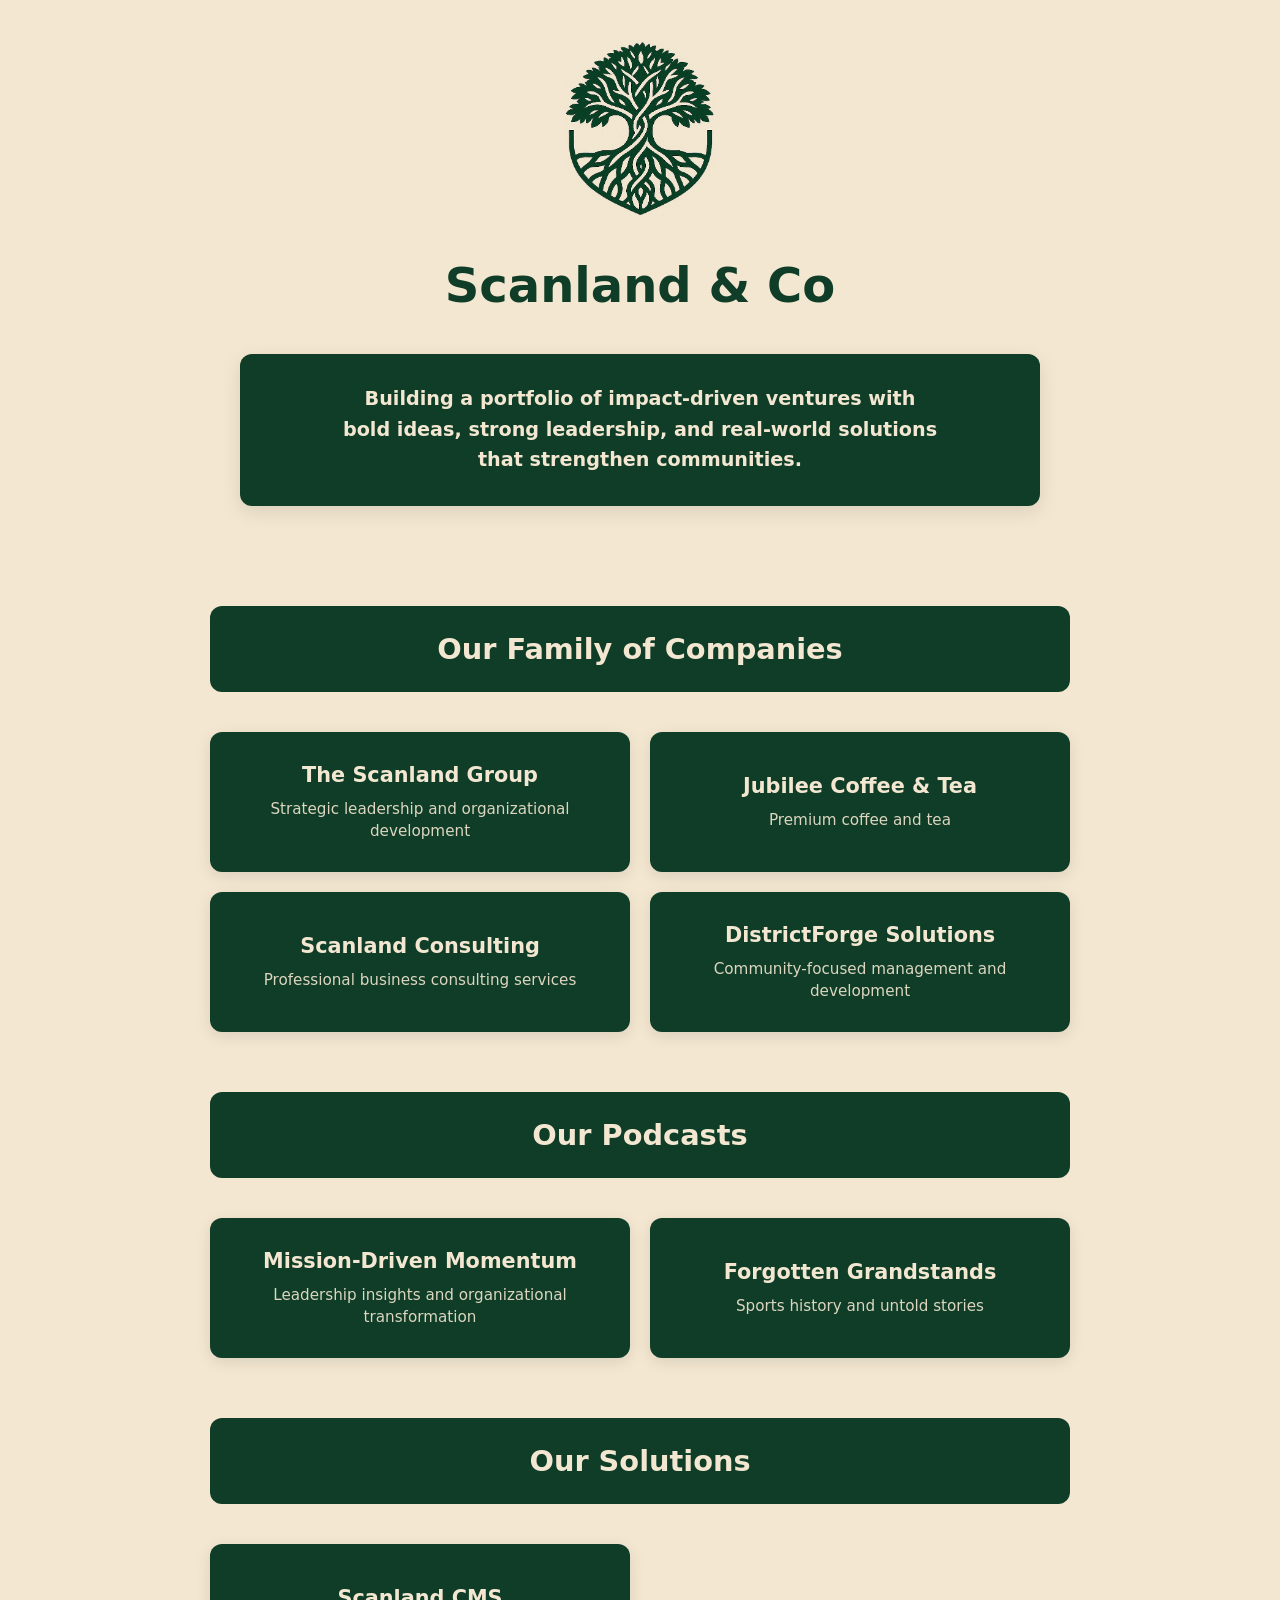
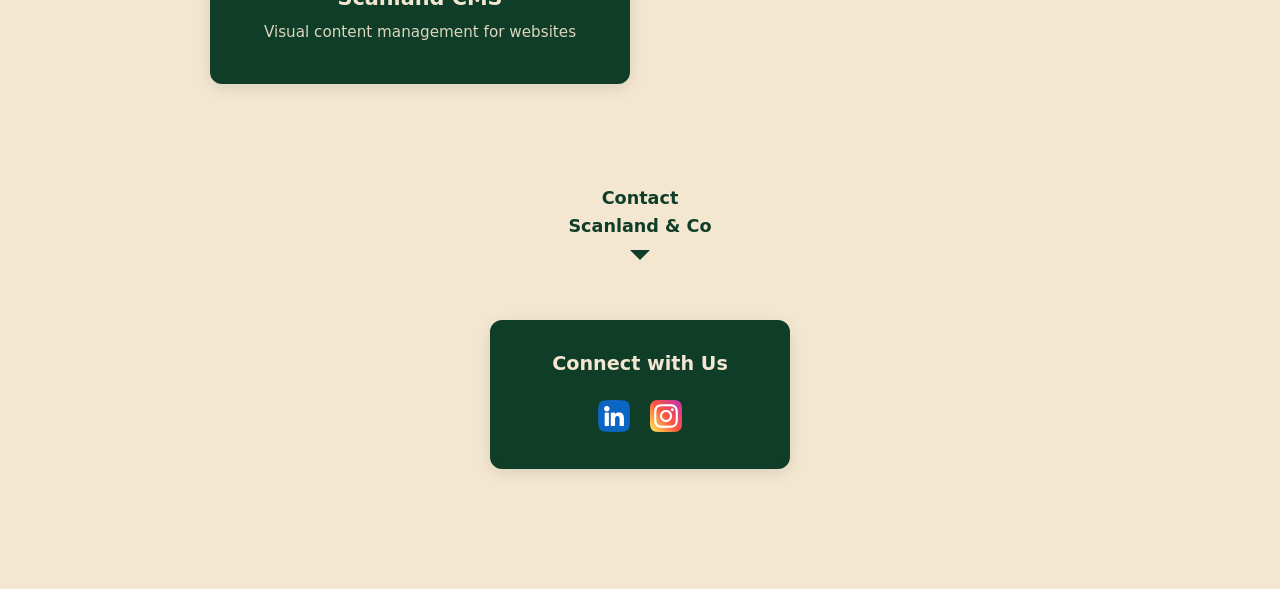
==== scanlandco.html @ c024202a "Initial site import" ====
<!DOCTYPE html>
<html lang="en">
<head>
  <meta charset="UTF-8">
  <meta name="viewport" content="width=device-width, initial-scale=1.0">
  <title>Scanland & Co</title>
  <link rel="stylesheet" href="assets/scanlandco.css">
  
  <!-- Favicons -->
  <link rel="icon" type="image/png" sizes="16x16" href="assets/icons/favicon-16x16.png">
  <link rel="icon" type="image/png" sizes="32x32" href="assets/icons/favicon-32x32.png">
  <link rel="apple-touch-icon" sizes="180x180" href="assets/icons/apple-touch-icon.png">
  <link rel="mask-icon" href="assets/icons/safari-pinned-tab.svg" color="#F5C16C">
  
  <!-- Theme colors -->
  <meta name="msapplication-TileColor" content="#123945">
  <meta name="theme-color" content="#123945">
</head>
<body>
  <main>
    <!-- Header -->
    <header class="main-header">
      <img src="assets/scanlandco.png" alt="Scanland & Co Logo" class="logo">
      <h1>Scanland & Co</h1>
      
      <div class="mission-box">
        <p>Building a portfolio of impact-driven ventures with<br>bold ideas, strong leadership, and real-world solutions<br>that strengthen communities.</p>
      </div>
    </header>

    <!-- Our Family of Companies -->
    <section class="portfolio-section">
      <div class="section-header">
        <h2>Our Family of Companies</h2>
      </div>
      
      <div class="companies-grid">
        <a href="https://thescanlandgroup.com" target="_blank" class="company-card">
          <h3>The Scanland Group</h3>
          <p>Strategic leadership and organizational development</p>
        </a>
        
        <a href="https://jubileecoffeeandtea.com" target="_blank" class="company-card">
          <h3>Jubilee Coffee & Tea</h3>
          <p>Premium coffee and tea</p>
        </a>
        
        <a href="https://scanlandconsulting.com" target="_blank" class="company-card">
          <h3>Scanland Consulting</h3>
          <p>Professional business consulting services</p>
        </a>
        
        <a href="https://districtforgesolutions.com" target="_blank" class="company-card">
          <h3>DistrictForge Solutions</h3>
          <p>Community-focused management and development</p>
        </a>
      </div>
    </section>

    <!-- Our Podcasts -->
    <section class="portfolio-section">
      <div class="section-header">
        <h2>Our Podcasts</h2>
      </div>
      
      <div class="podcasts-grid">
        <a href="https://missiondrivenpod.com" target="_blank" class="podcast-card">
          <h3>Mission-Driven Momentum</h3>
          <p>Leadership insights and organizational transformation</p>
        </a>
        
        <a href="https://forgottengrandstands.com" target="_blank" class="podcast-card">
          <h3>Forgotten Grandstands</h3>
          <p>Sports history and untold stories</p>
        </a>
      </div>
    </section>

    <!-- Our Solutions -->
    <section class="portfolio-section">
      <div class="section-header">
        <h2>Our Solutions</h2>
      </div>
      
      <div class="solutions-grid">
        <a href="https://cms.scanland.org" target="_blank" class="solution-card">
          <h3>Scanland CMS</h3>
          <p>Visual content management for websites</p>
        </a>
        
      </div>
    </section>

    <!-- Contact Section -->
    <section class="contact-section">
      <div class="contact-panel">
        <div class="contact-trigger">
          <span>Contact<br>Scanland & Co</span>
          <div class="triangle"></div>
        </div>
      </div>

      <div class="contact-body">
        <form action="https://formspree.io/f/mldbvrrn" method="POST">
          <input type="hidden" name="Note" value="This message was sent from Scanland & Co">
          <input type="text" name="Name" placeholder="Name" required/>
          <input type="email" name="Email" placeholder="Email" required/>
          <input type="text" name="Subject" placeholder="Subject" required/>
          <textarea name="Message" placeholder="Message" required></textarea>
          <button type="submit">Send Message</button>
        </form>
      </div>
    </section>

    <!-- Social Media -->
    <div class="social-box">
      <h3>Connect with Us</h3>
      <ul class="social-list">
        <li>
          <a href="https://linkedin.com/company/scanlandco" target="_blank" aria-label="LinkedIn">
            <img src="assets/linkedin.png" alt="LinkedIn logo">
          </a>
        </li>
        <li>
          <a href="https://instagram.com/scanland_and_co" target="_blank" aria-label="Instagram">
            <img src="assets/instagram.png" alt="Instagram logo">
          </a>
        </li>
      </ul>
    </div>
  </main>

  <!-- Scripts -->
  <script>
    document.querySelector('.contact-trigger').addEventListener('click', () => {
      document.querySelector('.contact-section').classList.toggle('open');
    });
  </script>
  <script src="https://cms.scanland.org/cms.js"></script>
</body>
</html>
---- assets/scanlandco.css ----
/* Fresh Scanland & Co CSS */

:root {
  --color-bg: #F3E7D1;        /* warm cream background */
  --color-text: #0F3D27;      /* deep forest green text */
  --color-primary: #0F3D27;   /* brand green for buttons/banners */
  --color-accent: #7BB58C;    /* soft leaf green for highlights */
  --color-neutral: #E0E0E0;   /* light gray for forms/dividers */
  --color-footer: #0B2A1A;    /* almost-black green footer */
  --footer-hover: #145B37;    /* brighter green for hover states */
}

* {
  box-sizing: border-box;
  margin: 0;
  padding: 0;
}

body {
  background-color: var(--color-bg);
  color: var(--color-text);
  font-family: system-ui, -apple-system, 'Segoe UI', Roboto, Inter, Arial, sans-serif;
  margin: 0;
  padding: 0 0 80px 0; /* Bottom padding for fixed footer */
  text-align: center;
  line-height: 1.6;
}

main {
  padding: 0 20px;
}

/* Header Section */
.main-header {
  padding: 40px 0;
  max-width: 1000px;
  margin: 0 auto;
}

.logo {
  max-width: 150px;
  height: auto;
  margin: 0 auto 30px;
  display: block;
}

h1 {
  font-size: 3em;
  font-weight: 800;
  color: var(--color-text);
  margin-bottom: 30px;
}

/* Mission Box */
.mission-box {
  max-width: 800px;
  margin: 0 auto;
  background: var(--color-primary);
  color: var(--color-bg);
  padding: 30px;
  border-radius: 12px;
  text-align: center;
  box-shadow: 0 6px 20px rgba(0,0,0,0.1);
}

.mission-box p {
  font-size: 1.2rem;
  font-weight: 600;
  line-height: 1.6;
  margin: 0;
}

/* Portfolio Sections */
.portfolio-section {
  max-width: 900px;
  margin: 60px auto;
  padding: 0 20px;
}

.section-header {
  margin-bottom: 40px;
}

.section-header h2 {
  background: var(--color-primary);
  color: var(--color-bg);
  padding: 20px;
  border-radius: 12px;
  font-size: 1.8rem;
  font-weight: 700;
  margin: 0;
}

/* Grid Layouts */
.companies-grid {
  display: grid;
  grid-template-columns: repeat(2, 1fr);
  gap: 20px;
}

.podcasts-grid {
  display: grid;
  grid-template-columns: repeat(2, 1fr);
  gap: 20px;
}

.solutions-grid {
  display: grid;
  grid-template-columns: repeat(2, 1fr);
  gap: 20px;
}

/* Card Styles */
.company-card,
.podcast-card,
.solution-card {
  background: var(--color-text);
  color: var(--color-bg);
  text-decoration: none;
  border-radius: 12px;
  padding: 30px 20px;
  display: flex;
  flex-direction: column;
  align-items: center;
  justify-content: center;
  text-align: center;
  min-height: 140px;
  transition: all 0.3s ease;
  box-shadow: 0 4px 15px rgba(0,0,0,0.1);
}

.company-card:hover,
.podcast-card:hover,
.solution-card:hover {
  color: var(--color-accent);
  transform: translateY(-5px);
  box-shadow: 0 8px 25px rgba(0,0,0,0.15);
}

.company-card h3,
.podcast-card h3,
.solution-card h3 {
  font-size: 1.3rem;
  font-weight: 700;
  margin-bottom: 10px;
  line-height: 1.3;
}

.company-card p,
.podcast-card p,
.solution-card p {
  font-size: 0.95rem;
  opacity: 0.9;
  margin: 0;
  line-height: 1.4;
}

/* Contact Section */
.contact-section {
  max-width: 600px;
  margin: 80px auto 40px;
  text-align: center;
}

.contact-panel {
  margin-bottom: 20px;
}

.contact-trigger {
  display: inline-flex;
  flex-direction: column;
  align-items: center;
  gap: 10px;
  cursor: pointer;
  font-weight: bold;
  color: var(--color-text);
  background: var(--color-transparent);
  padding: 20px 40px;
  border-radius: 12px;
  transition: all 0.3s ease;
  font-size: 1.1rem;
}



.triangle {
  width: 0;
  height: 0;
  border-left: 10px solid transparent;
  border-right: 10px solid transparent;
  border-top: 10px solid var(--color-text);
  transition: transform 0.3s ease;
}

.contact-section.open .triangle {
  transform: rotate(180deg);
}

/* Contact Form */
.contact-body {
  display: none;
  background: var(--color-primary);
  border: 4px solid var(--color-primary);
  border-radius: 12px;
  padding: 30px;
  box-shadow: 0 6px 20px rgba(0,0,0,0.1);
  margin-top: 20px;
}

.contact-section.open .contact-body {
  display: block;
}

.contact-body form {
  display: flex;
  flex-direction: column;
  gap: 20px;
}

.contact-body input,
.contact-body textarea {
  width: 100%;
  padding: 15px;
  border: 2px solid var(--color-neutral);
  border-radius: 8px;
  font-size: 1rem;
  font-family: inherit;
  background: white;
}

.contact-body input:focus,
.contact-body textarea:focus {
  outline: none;
  border-color: var(--color-accent);
}

.contact-body textarea {
  min-height: 120px;
  resize: vertical;
}

.contact-body button {
  align-self: center;
  padding: 15px 40px;
  background: var(--color-bg);
  color: var(--color-primary);
  border: none;
  border-radius: 8px;
  font-weight: bold;
  font-size: 1.1rem;
  cursor: pointer;
  transition: all 0.3s ease;
}

.contact-body button:hover {
  background: var(--color-accent);
  color: var(--color-bg);
  transform: translateY(-2px);
}

/* Social Media Box */
.social-box {
  max-width: 300px;
  margin: 40px auto;
  padding: 25px;
  background: var(--color-primary);
  border: 4px solid var(--color-primary);
  border-radius: 12px;
  box-shadow: 0 4px 15px rgba(0,0,0,0.1);
  text-align: center;
}

.social-box h3 {
  margin: 0 0 20px;
  font-size: 1.2rem;
  color: var(--color-bg);
  font-weight: 700;
}

.social-list {
  display: flex;
  justify-content: center;
  gap: 20px;
  list-style: none;
  padding: 0;
  margin: 0;
}

.social-list li a {
  display: inline-block;
  transition: transform 0.3s ease;
}

.social-list li a img {
  width: 32px;
  height: 32px;
  display: block;
}

.social-list li a:hover {
  transform: scale(1.2);
}

/* Footer */
footer {
  position: fixed;
  bottom: 0;
  left: 0;
  width: 100%;
  background: var(--color-footer);
  color: var(--color-bg);
  border-top: 3px solid var(--color-accent);
  padding: 20px 0;
  text-align: center;
  font-weight: 600;
  z-index: 100;
  box-shadow: 0 -4px 15px rgba(0,0,0,0.1);
}

footer a {
  color: var(--color-bg);
  text-decoration: none;
  transition: color 0.3s ease;
}

footer a:hover {
  color: var(--color-accent);
}

/* Responsive Design */
@media (max-width: 768px) {
  h1 {
    font-size: 2.2em;
  }

  .mission-box {
    padding: 25px 20px;
  }

  .mission-box p {
    font-size: 1.1rem;
  }

  .companies-grid,
  .podcasts-grid,
  .solutions-grid {
    grid-template-columns: 1fr;
    gap: 15px;
  }

  .company-card,
  .podcast-card,
  .solution-card {
    padding: 25px 20px;
    min-height: 120px;
  }

  .portfolio-section {
    margin: 50px auto;
    padding: 0 15px;
  }

  .contact-trigger {
    padding: 18px 30px;
    font-size: 1rem;
  }

  .contact-body {
    padding: 25px 20px;
  }

  .social-box {
    margin: 30px auto;
    padding: 20px;
  }
}

@media (max-width: 480px) {
  .main-header {
    padding: 30px 0;
  }

  .logo {
    max-width: 120px;
    margin-bottom: 20px;
  }

  h1 {
    font-size: 1.8em;
  }

  .mission-box p {
    font-size: 1rem;
  }

  .company-card h3,
  .podcast-card h3,
  .solution-card h3 {
    font-size: 1.1rem;
  }

  .company-card p,
  .podcast-card p,
  .solution-card p {
    font-size: 0.9rem;
  }
}
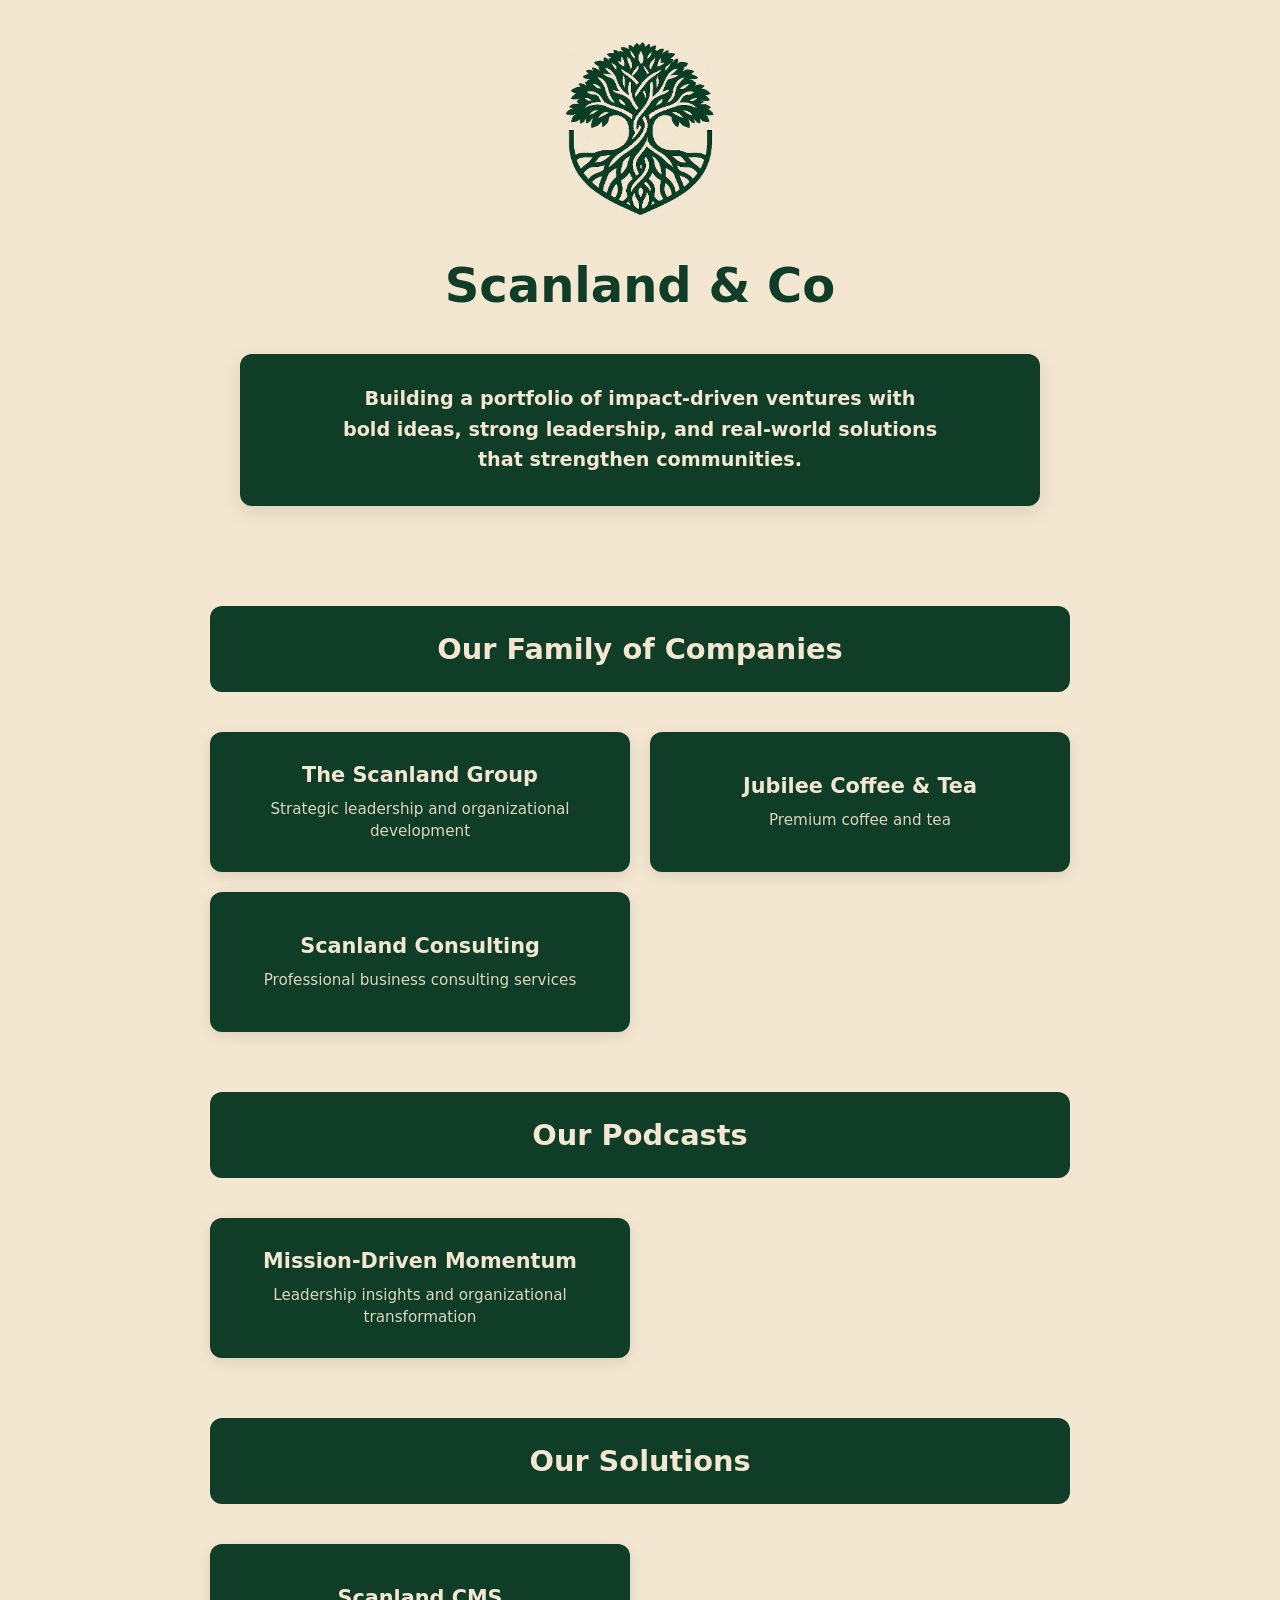
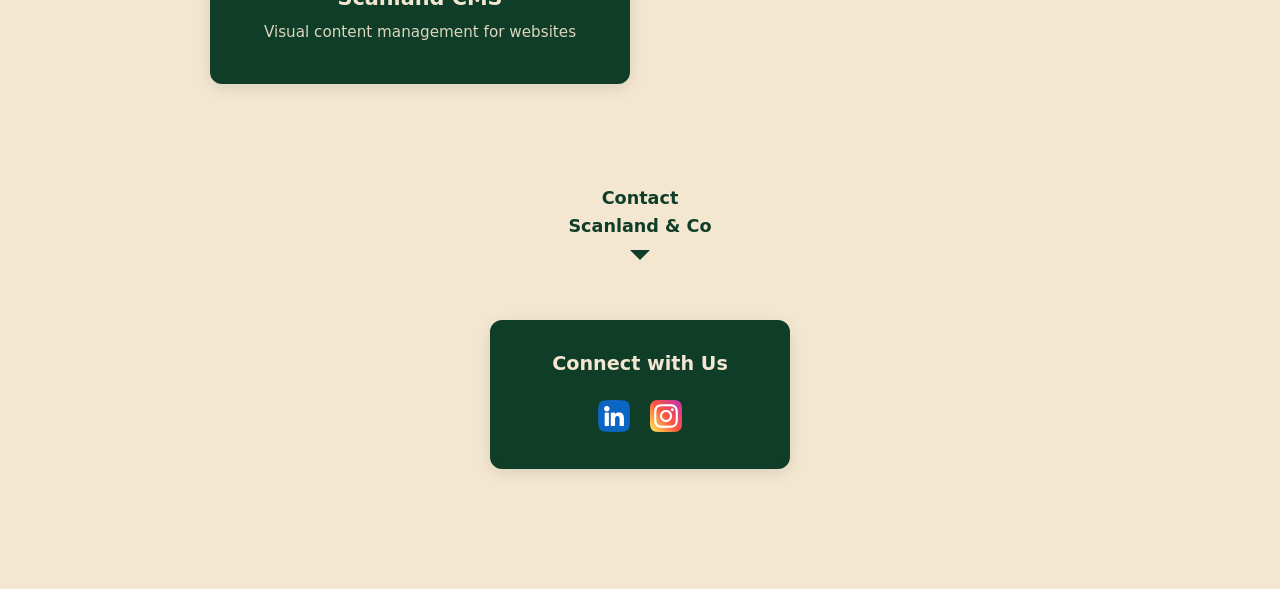
==== commit abc69678: "." ====
--- a/scanlandco.html
+++ b/scanlandco.html
@@ -50,10 +50,10 @@
           <p>Professional business consulting services</p>
         </a>
         
-        <a href="https://districtforgesolutions.com" target="_blank" class="company-card">
+       <!-- <a href="https://districtforgesolutions.com" target="_blank" class="company-card">
           <h3>DistrictForge Solutions</h3>
           <p>Community-focused management and development</p>
-        </a>
+        </a> -->
       </div>
     </section>
 
@@ -69,10 +69,10 @@
           <p>Leadership insights and organizational transformation</p>
         </a>
         
-        <a href="https://forgottengrandstands.com" target="_blank" class="podcast-card">
+        <!-- <a href="https://forgottengrandstands.com" target="_blank" class="podcast-card">
           <h3>Forgotten Grandstands</h3>
           <p>Sports history and untold stories</p>
-        </a>
+        </a> -->
       </div>
     </section>
 
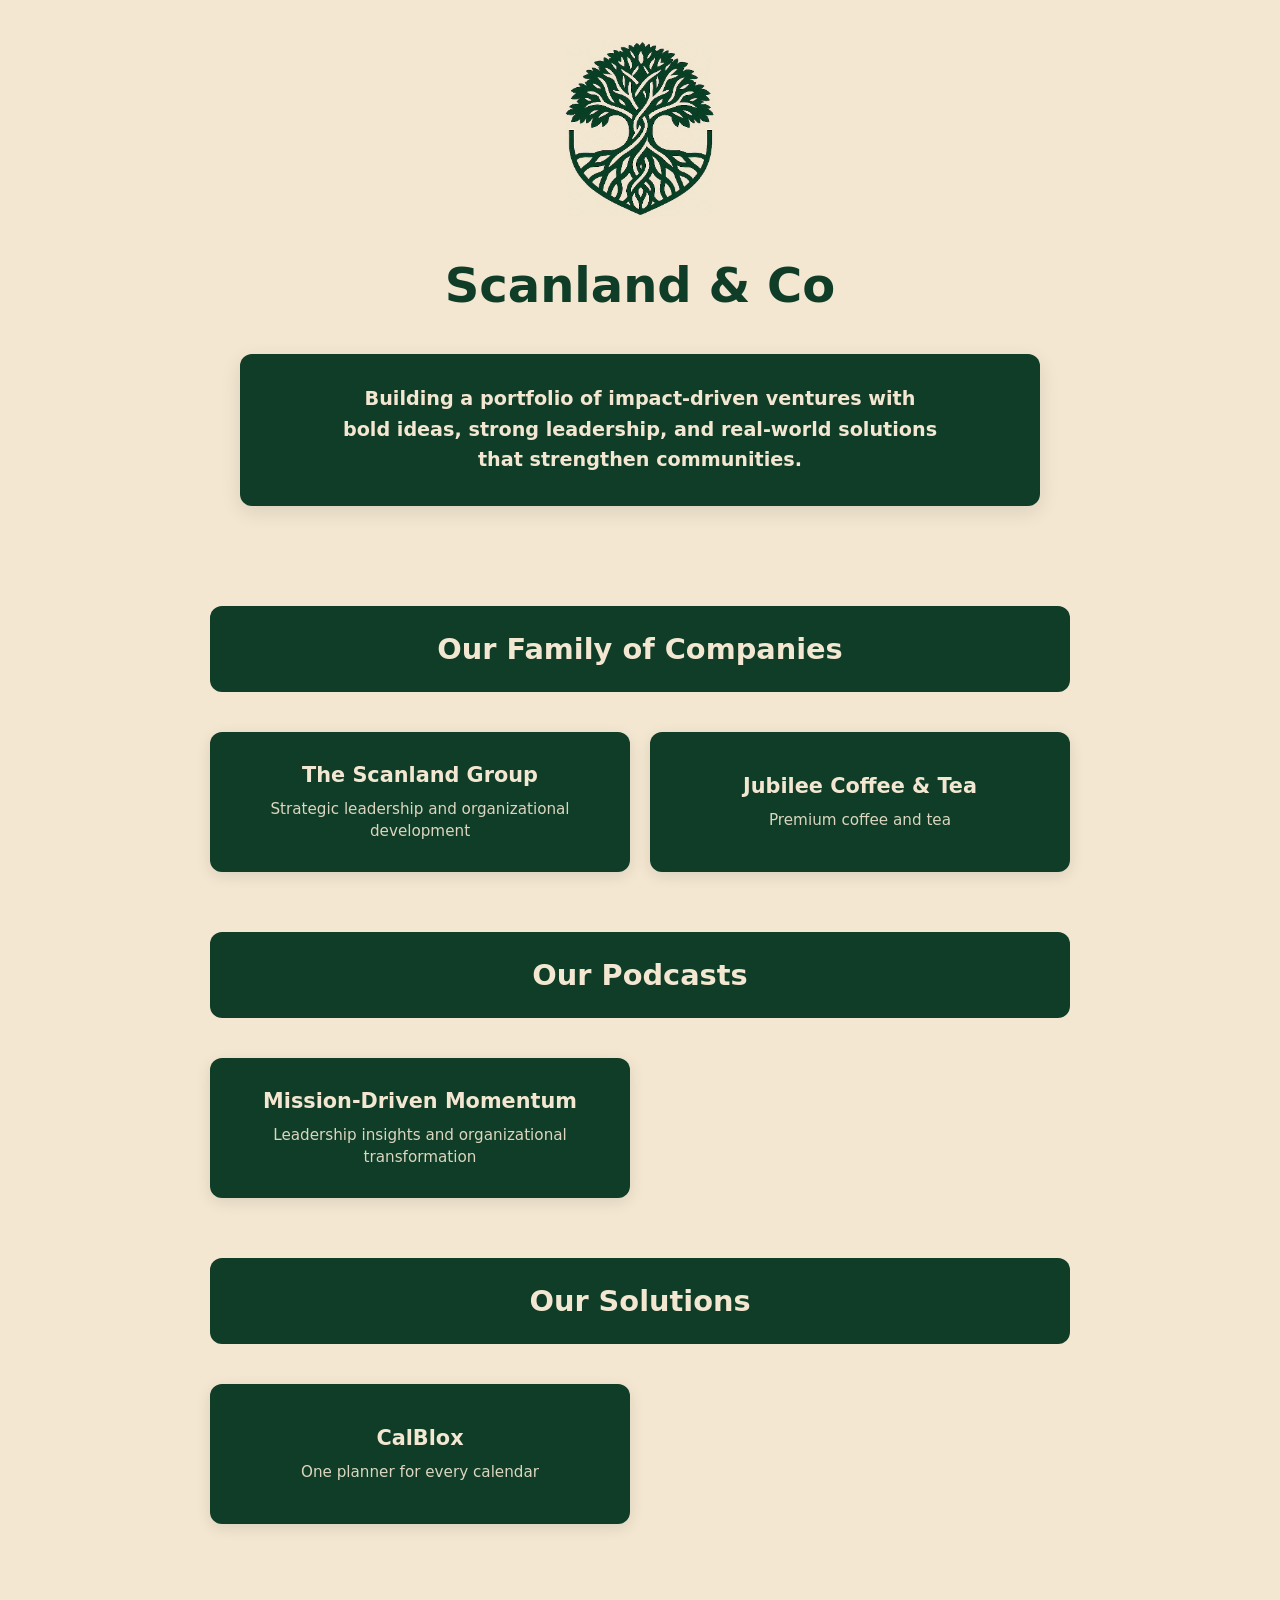
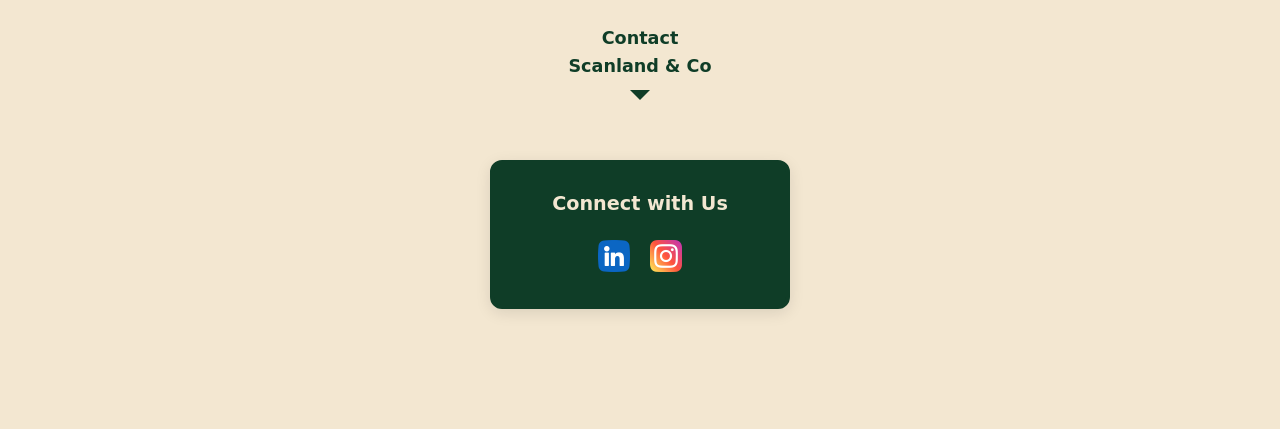
==== commit e876a2a8: "CalBlox" ====
--- a/scanlandco.html
+++ b/scanlandco.html
@@ -44,12 +44,7 @@
           <h3>Jubilee Coffee & Tea</h3>
           <p>Premium coffee and tea</p>
         </a>
-        
-        <a href="https://scanlandconsulting.com" target="_blank" class="company-card">
-          <h3>Scanland Consulting</h3>
-          <p>Professional business consulting services</p>
-        </a>
-        
+                
        <!-- <a href="https://districtforgesolutions.com" target="_blank" class="company-card">
           <h3>DistrictForge Solutions</h3>
           <p>Community-focused management and development</p>
@@ -83,10 +78,15 @@
       </div>
       
       <div class="solutions-grid">
-        <a href="https://cms.scanland.org" target="_blank" class="solution-card">
+        <a href="https://calblox.com" target="_blank" class="solution-card">
+          <h3>CalBlox</h3>
+          <p>One planner for every calendar</p>
+        </a>
+
+       <!-- <a href="https://cms.scanland.org" target="_blank" class="solution-card">
           <h3>Scanland CMS</h3>
           <p>Visual content management for websites</p>
-        </a>
+        </a> -->
         
       </div>
     </section>
